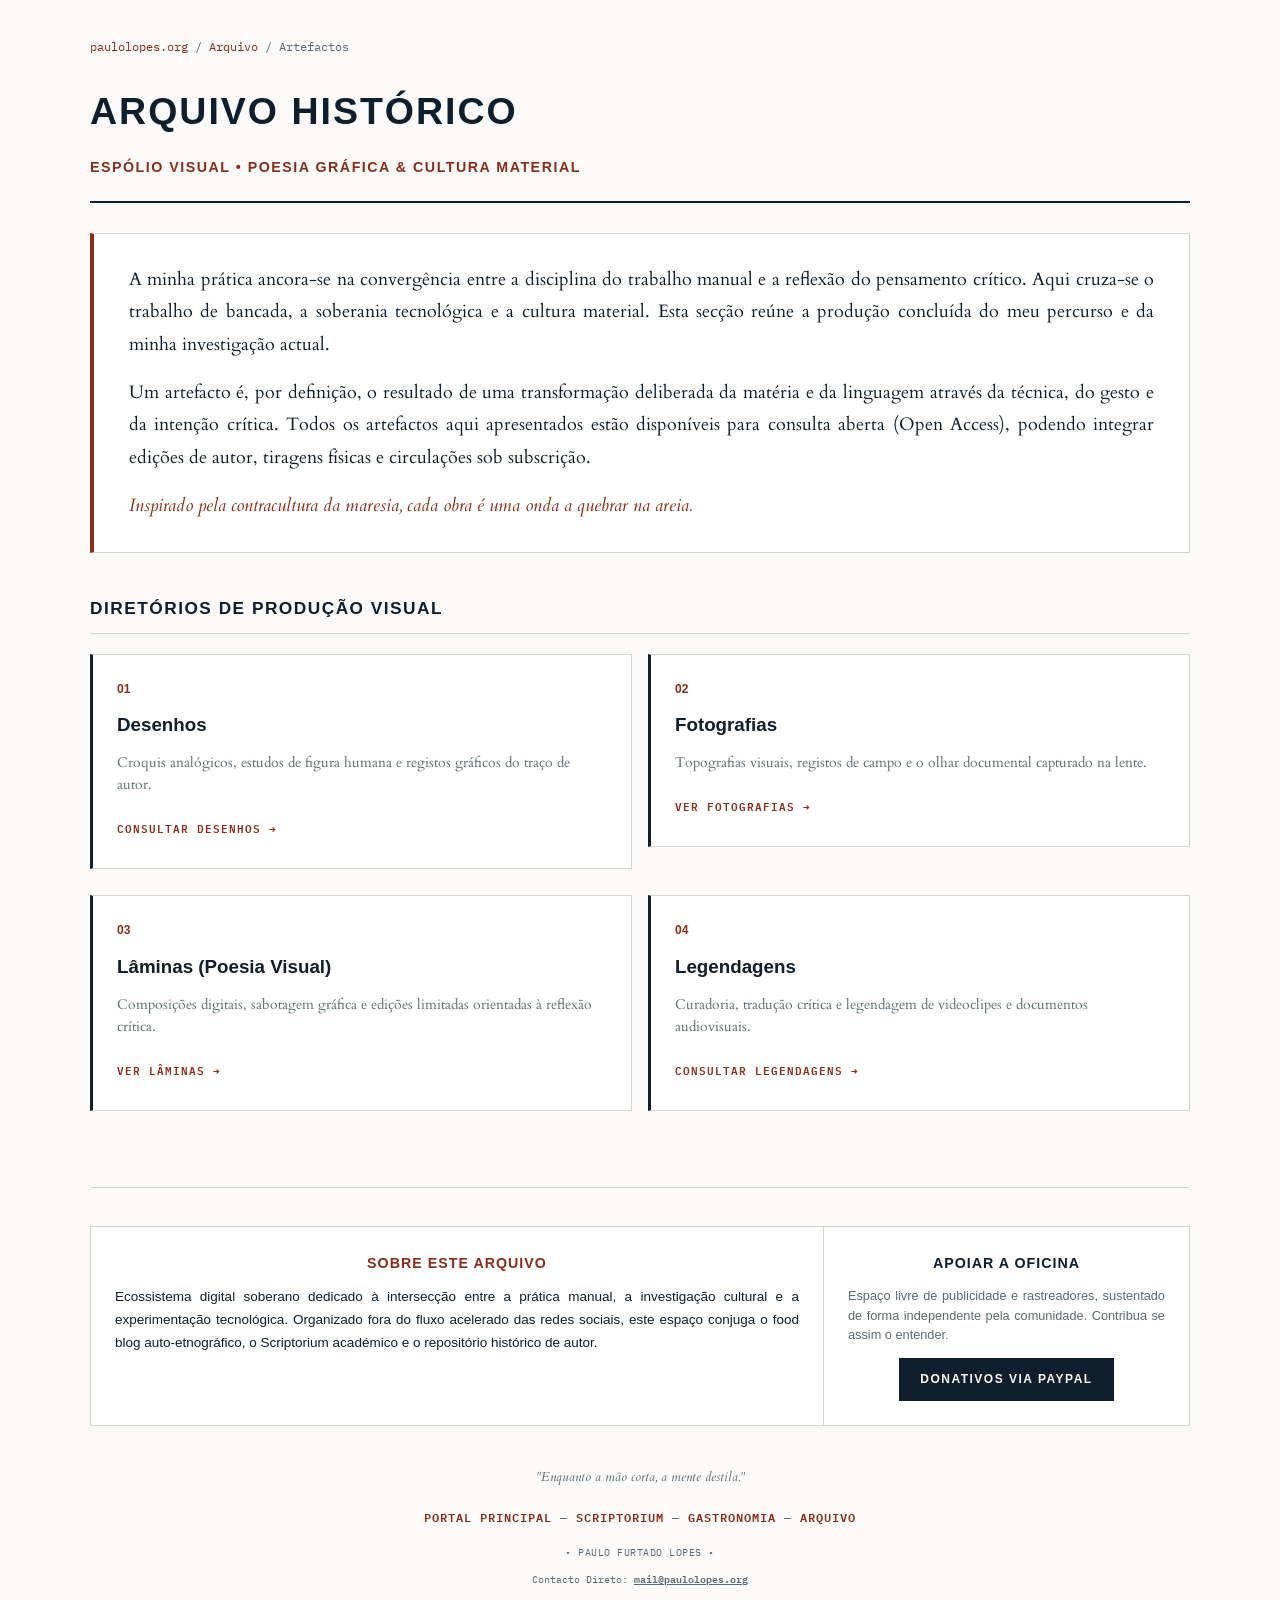
==== artefactos/index.html @ 56d7e16a "Criar index.html" ====
<!DOCTYPE html>
<html lang="pt">
<head>
    <meta charset="UTF-8">
    <meta name="viewport" content="width=device-width, initial-scale=1.0">
    <link rel="icon" type="image/x-icon" href="/favicon.ico">
    <link rel="preload" href="manifest.json" as="fetch" type="application/json" crossorigin>

    <title>Artefactos Visuais & Históricos — Arquivo | Paulo Lopes</title>

    <!-- Framework W3.CSS -->
    <link rel="stylesheet" href="https://www.w3schools.com/w3css/4/w3.css">
    
    <!-- Google Fonts: Cardo, Inter & IBM Plex Mono -->
    <link rel="preconnect" href="https://fonts.googleapis.com">
    <link rel="preconnect" href="https://fonts.gstatic.com" crossorigin>
    <link href="https://fonts.googleapis.com/css2?family=Cardo:ital,wght@0,400;0,700;1,400&family=IBM+Plex+Mono:wght@400;500&family=Inter:wght@300;400;500;600&display=swap" rel="stylesheet">

    <!-- Folha de Estilos Oficial (Partilhada no Portal) -->
    <link rel="stylesheet" href="../style.css">
</head>
<body class="w3-padding-large">

    <main class="w3-content w3-padding-24" style="max-width: 1100px;">
        
        <!-- Breadcrumb Superior -->
        <nav class="breadcrumb" style="font-family: var(--font-mono); font-size: 0.8rem; margin-bottom: 20px; color: var(--muted-color);">
            <a href="https://paulolopes.org" style="color: var(--accent-color); text-decoration: none;">paulolopes.org</a> / 
            <a href="https://arquivo.paulolopes.org" style="color: var(--accent-color); text-decoration: none;">Arquivo</a> / 
            <span>Artefactos</span>
        </nav>

        <!-- Cabeçalho Principal -->
        <header class="wiki-header" style="border-bottom: 2px solid var(--text-color); padding-bottom: 20px; margin-bottom: 30px;">
            <h1 style="font-family: var(--font-sans); font-size: 2.5rem; font-weight: 600; text-transform: uppercase; letter-spacing: 2px; margin: 0 0 10px 0;">Arquivo Histórico</h1>
            <p class="header-sub" style="font-family: var(--font-sans); font-size: 0.95rem; text-transform: uppercase; letter-spacing: 1.5px; color: var(--accent-color); font-weight: 600; margin: 0;">Espólio Visual • Poesia Gráfica & Cultura Material</p>
        </header>

        <!-- Caixa de Enquadramento / Texto Introdutório Oficial -->
        <section class="warning-box" style="background-color: var(--card-bg); border: 1px solid var(--border-color); border-left: 4px solid var(--accent-color); padding: 30px 35px; margin-bottom: 40px;">
            <p style="margin: 0 0 16px 0; line-height: 1.8; text-align: justify;">
                A minha prática ancora-se na convergência entre a disciplina do trabalho manual e a reflexão do pensamento crítico. Aqui cruza-se o trabalho de bancada, a soberania tecnológica e a cultura material. Esta secção reúne a produção concluída do meu percurso e da minha investigação actual.
            </p>
            <p style="margin: 0 0 16px 0; line-height: 1.8; text-align: justify;">
                Um artefacto é, por definição, o resultado de uma transformação deliberada da matéria e da linguagem através da técnica, do gesto e da intenção crítica. Todos os artefactos aqui apresentados estão disponíveis para consulta aberta (Open Access), podendo integrar edições de autor, tiragens físicas e circulações sob subscrição.
            </p>
            <p style="margin: 0; line-height: 1.8; text-align: justify; font-style: italic; font-family: var(--font-serif); color: var(--accent-color);">
                Inspirado pela contracultura da maresia, cada obra é uma onda a quebrar na areia.
            </p>
        </section>

        <!-- Secções de Artefactos (Grelha de 4 Pastas) -->
        <div style="margin-bottom: 40px;">
            <h2 class="font-sans" style="font-size: 1.15rem; font-weight: 600; text-transform: uppercase; letter-spacing: 1.5px; color: var(--text-color); margin-bottom: 20px; border-bottom: 1px solid var(--border-color); padding-bottom: 8px;">
                Diretórios de Produção Visual
            </h2>

            <div class="w3-row-padding" style="margin-left: -16px; margin-right: -16px;">
                
                <!-- 1. DESENHOS -->
                <div class="w3-col m6 s12 w3-margin-bottom">
                    <a href="desenhos/" class="card-item">
                        <span class="card-numeral">01</span>
                        <h3 class="card-title">Desenhos</h3>
                        <p class="card-desc">Croquis analógicos, estudos de figura humana e registos gráficos do traço de autor.</p>
                        <span class="card-tag">Consultar Desenhos &rarr;</span>
                    </a>
                </div>

                <!-- 2. FOTOGRAFIAS -->
                <div class="w3-col m6 s12 w3-margin-bottom">
                    <a href="fotografias/" class="card-item">
                        <span class="card-numeral">02</span>
                        <h3 class="card-title">Fotografias</h3>
                        <p class="card-desc">Topografias visuais, registos de campo e o olhar documental capturado na lente.</p>
                        <span class="card-tag">Ver Fotografias &rarr;</span>
                    </a>
                </div>

            </div>

            <div class="w3-row-padding" style="margin-left: -16px; margin-right: -16px; margin-top: 10px;">
                
                <!-- 3. LÂMINAS -->
                <div class="w3-col m6 s12 w3-margin-bottom">
                    <a href="laminas/" class="card-item">
                        <span class="card-numeral">03</span>
                        <h3 class="card-title">Lâminas (Poesia Visual)</h3>
                        <p class="card-desc">Composições digitais, sabotagem gráfica e edições limitadas orientadas à reflexão crítica.</p>
                        <span class="card-tag">Ver Lâminas &rarr;</span>
                    </a>
                </div>

                <!-- 4. LEGENDAGENS -->
                <div class="w3-col m6 s12 w3-margin-bottom">
                    <a href="legendagens/" class="card-item">
                        <span class="card-numeral">04</span>
                        <h3 class="card-title">Legendagens</h3>
                        <p class="card-desc">Curadoria, tradução crítica e legendagem de videoclipes e documentos audiovisuais.</p>
                        <span class="card-tag">Consultar Legendagens &rarr;</span>
                    </a>
                </div>

            </div>
        </div>

        <!-- RODAPÉ INSTITUCIONAL TRANSVERSAL -->
        <footer class="site-footer">
            
            <div class="footer-boxes-container w3-row w3-text-left" style="margin-bottom: 40px;">
                
                <div class="w3-col m8 l8 footer-box-left" style="padding: 24px;">
                    <h4 class="font-sans" style="font-size: 0.95rem; font-weight: 600; text-transform: uppercase; letter-spacing: 1px; color: var(--accent-color); margin-top: 0; margin-bottom: 10px;">
                        Sobre Este Arquivo
                    </h4>
                    <p style="font-size: 0.9rem; color: var(--text-color); margin: 0; line-height: 1.7; text-align: justify;">
                        Ecossistema digital soberano dedicado à intersecção entre a prática manual, a investigação cultural e a experimentação tecnológica. Organizado fora do fluxo acelerado das redes sociais, este espaço conjuga o food blog auto-etnográfico, o Scriptorium académico e o repositório histórico de autor.
                    </p>
                </div>

                <div class="w3-col m4 l4 footer-box-right" style="padding: 24px; border-left: 1px solid var(--border-color);">
                    <h4 class="font-sans" style="font-size: 0.95rem; font-weight: 600; text-transform: uppercase; letter-spacing: 1px; color: var(--text-color); margin-top: 0; margin-bottom: 10px;">
                        Apoiar a Oficina
                    </h4>
                    <p style="font-size: 0.85rem; color: var(--muted-color); margin: 0 0 14px 0; line-height: 1.5; text-align: justify;">
                        Espaço livre de publicidade e rastreadores, sustentado de forma independente pela comunidade. Contribua se assim o entender.
                    </p>
                    <div class="w3-center">
                        <a href="https://paypal.me/PauloFurtadoLopes" target="_blank" rel="noopener" class="btn-donativos">
                            Donativos via PayPal
                        </a>
                    </div>
                </div>

            </div>

            <!-- Aforismo Central -->
            <p style="font-style: italic; font-family: var(--font-serif); margin-bottom: 1.2rem; color: var(--muted-color); text-align: center;">
                "Enquanto a mão corta, a mente destila."
            </p>
            
            <!-- Menu Transversal do Ecossistema -->
            <div class="footer-links" style="margin-bottom: 15px;">
                <a href="https://paulolopes.org">Portal Principal</a> &mdash; 
                <a href="https://scriptoriumdigital.org">Scriptorium</a> &mdash; 
                <a href="https://gastronomia.paulolopes.org">Gastronomia</a> &mdash; 
                <a href="https://arquivo.paulolopes.org">Arquivo</a>
            </div>
            
            <!-- Assinatura e Contacto -->
            <p class="font-mono w3-tiny w3-uppercase w3-wide" style="letter-spacing: 0.05em; margin-bottom: 0.5rem; color: var(--muted-color); text-align: center;">
                • PAULO FURTADO LOPES •
            </p>
            <p class="font-mono w3-tiny" style="color: var(--muted-color); margin: 0; text-align: center;">
                Contacto Direto: <a href="mailto:mail@paulolopes.org" style="color: inherit; font-weight: 600;">mail@paulolopes.org</a>
            </p>
        </footer>

    </main>

</body>
</html>
---- style.css ----
/* ==========================================================================
   PAULOLOPES.ORG — Portal Principal & Estilos Oficiais (style.css)
   Soberania Digital, Humanidades & Prática de Autor
   Autor: Paulo Furtado Lopes (mail@paulolopes.org)
   ========================================================================== */

:root {
    --bg-color: #fcfbf9;          /* Papel de arquivo / Marfim */
    --text-color: #0f1e2d;        /* Azul-marinho profundo */
    --accent-color: #8c2d19;      /* Vermelho óxido / Sanguínea */
    --muted-color: #5c6b73;       /* Azul pedra / Grafite */
    --border-color: #d8d3cd;      /* Linha de divisão subtil */
    --card-bg: #ffffff;           /* Branco puro para blocos */
    
    --font-serif: "Cardo", "Georgia", "Times New Roman", serif;
    --font-sans: -apple-system, BlinkMacSystemFont, "Segoe UI", Roboto, sans-serif;
    --font-mono: 'IBM Plex Mono', 'Courier New', monospace;

    --text-base: clamp(1.05rem, 1vw + 0.9rem, 1.2rem);
    --text-h1: clamp(2rem, 3.5vw + 1rem, 3.2rem);
    --max-content-width: 72ch;
}

@media (prefers-color-scheme: dark) {
    :root {
        --bg-color: #121820;
        --text-color: #e2e8f0;
        --accent-color: #d94e35;
        --muted-color: #94a3b8;
        --border-color: #2a3441;
        --card-bg: #1a2332;
    }
}

body {
    background-color: var(--bg-color) !important;
    color: var(--text-color) !important;
    font-family: var(--font-serif);
    line-height: 1.8;
    font-size: var(--text-base);
    margin: 0;
    min-height: 100vh;
    -webkit-font-smoothing: antialiased;
    text-rendering: optimizeLegibility;
}

.font-sans { font-family: var(--font-sans) !important; }
.font-mono { font-family: var(--font-mono) !important; }

/* Cabeçalho do Portal */
header.portal-header {
    border-bottom: 2px solid var(--text-color);
    padding-bottom: 24px;
    margin-bottom: 40px;
    text-align: center;
}

header.portal-header h1 {
    font-family: var(--font-sans);
    font-size: var(--text-h1);
    font-weight: 600;
    letter-spacing: 2px;
    text-transform: uppercase;
    margin: 0 0 8px 0;
    color: var(--text-color);
}

.header-sub {
    font-family: var(--font-sans);
    font-size: 0.95rem;
    letter-spacing: 2px;
    color: var(--accent-color);
    font-weight: 600;
    text-transform: uppercase;
    margin: 0;
}

/* Bloco de Manifesto / Aforismo */
.manifesto-box {
    background-color: var(--card-bg);
    border: 1px solid var(--border-color);
    border-left: 4px solid var(--accent-color);
    padding: 28px 32px;
    margin-bottom: 40px;
    max-width: var(--max-content-width);
    margin-inline: auto;
}

/* Cartões de Eixos Mestres */
.card-item {
    background-color: var(--card-bg);
    border: 1px solid var(--border-color);
    border-left: 3px solid var(--text-color);
    padding: 24px;
    transition: border-color 0.2s ease, transform 0.2s ease, box-shadow 0.2s ease;
    display: block;
    text-decoration: none !important;
    color: inherit !important;
    height: 100%;
}

.card-item:hover {
    border-left-color: var(--accent-color);
    transform: translateY(-3px);
    box-shadow: 0 6px 16px rgba(15, 30, 45, 0.08);
}

.card-item:hover h3 {
    color: var(--accent-color);
}

.card-numeral {
    font-family: var(--font-sans);
    font-size: 0.8rem;
    font-weight: 700;
    color: var(--accent-color);
    margin-bottom: 8px;
    display: block;
}

.card-title {
    font-size: 1.25rem;
    margin: 6px 0 10px 0;
    color: var(--text-color);
    font-weight: 600;
}

.card-desc {
    font-size: 0.92rem;
    color: var(--muted-color);
    margin: 0 0 16px 0;
    line-height: 1.6;
}

.card-tag {
    font-family: var(--font-mono);
    font-size: 0.75rem;
    color: var(--accent-color);
    text-transform: uppercase;
    letter-spacing: 1px;
    font-weight: 600;
}

/* Rodapé e Caixas */
.footer-boxes-container {
    border: 1px solid var(--border-color);
    background-color: var(--card-bg);
    margin-bottom: 40px;
}

.footer-box-left { padding: 24px; }
.footer-box-right { padding: 24px; border-left: 1px solid var(--border-color); }

@media (max-width: 768px) {
    .footer-box-right { border-left: none; border-top: 1px solid var(--border-color); }
}

.site-footer {
    margin-top: 4rem;
    border-top: 1px solid var(--border-color);
    padding-top: 2.5rem;
    padding-bottom: 2rem;
    font-family: var(--font-sans);
    font-size: 0.85rem;
    color: var(--muted-color);
    text-align: center;
}

.footer-links {
    font-family: var(--font-mono);
    font-size: 0.8rem;
    text-transform: uppercase;
    letter-spacing: 1px;
    margin-bottom: 15px;
}

.footer-links a {
    color: var(--accent-color);
    text-decoration: none;
    font-weight: 600;
}

.footer-links a:hover { text-decoration: underline; }

.btn-donativos {
    display: inline-block;
    background-color: var(--text-color);
    color: #ffffff !important;
    font-family: var(--font-sans);
    font-size: 0.8rem;
    font-weight: 600;
    text-transform: uppercase;
    letter-spacing: 1.5px;
    padding: 10px 20px;
    text-decoration: none;
    border: 1px solid var(--text-color);
    transition: background-color 0.2s ease;
}
.btn-donativos:hover { background-color: var(--accent-color); }
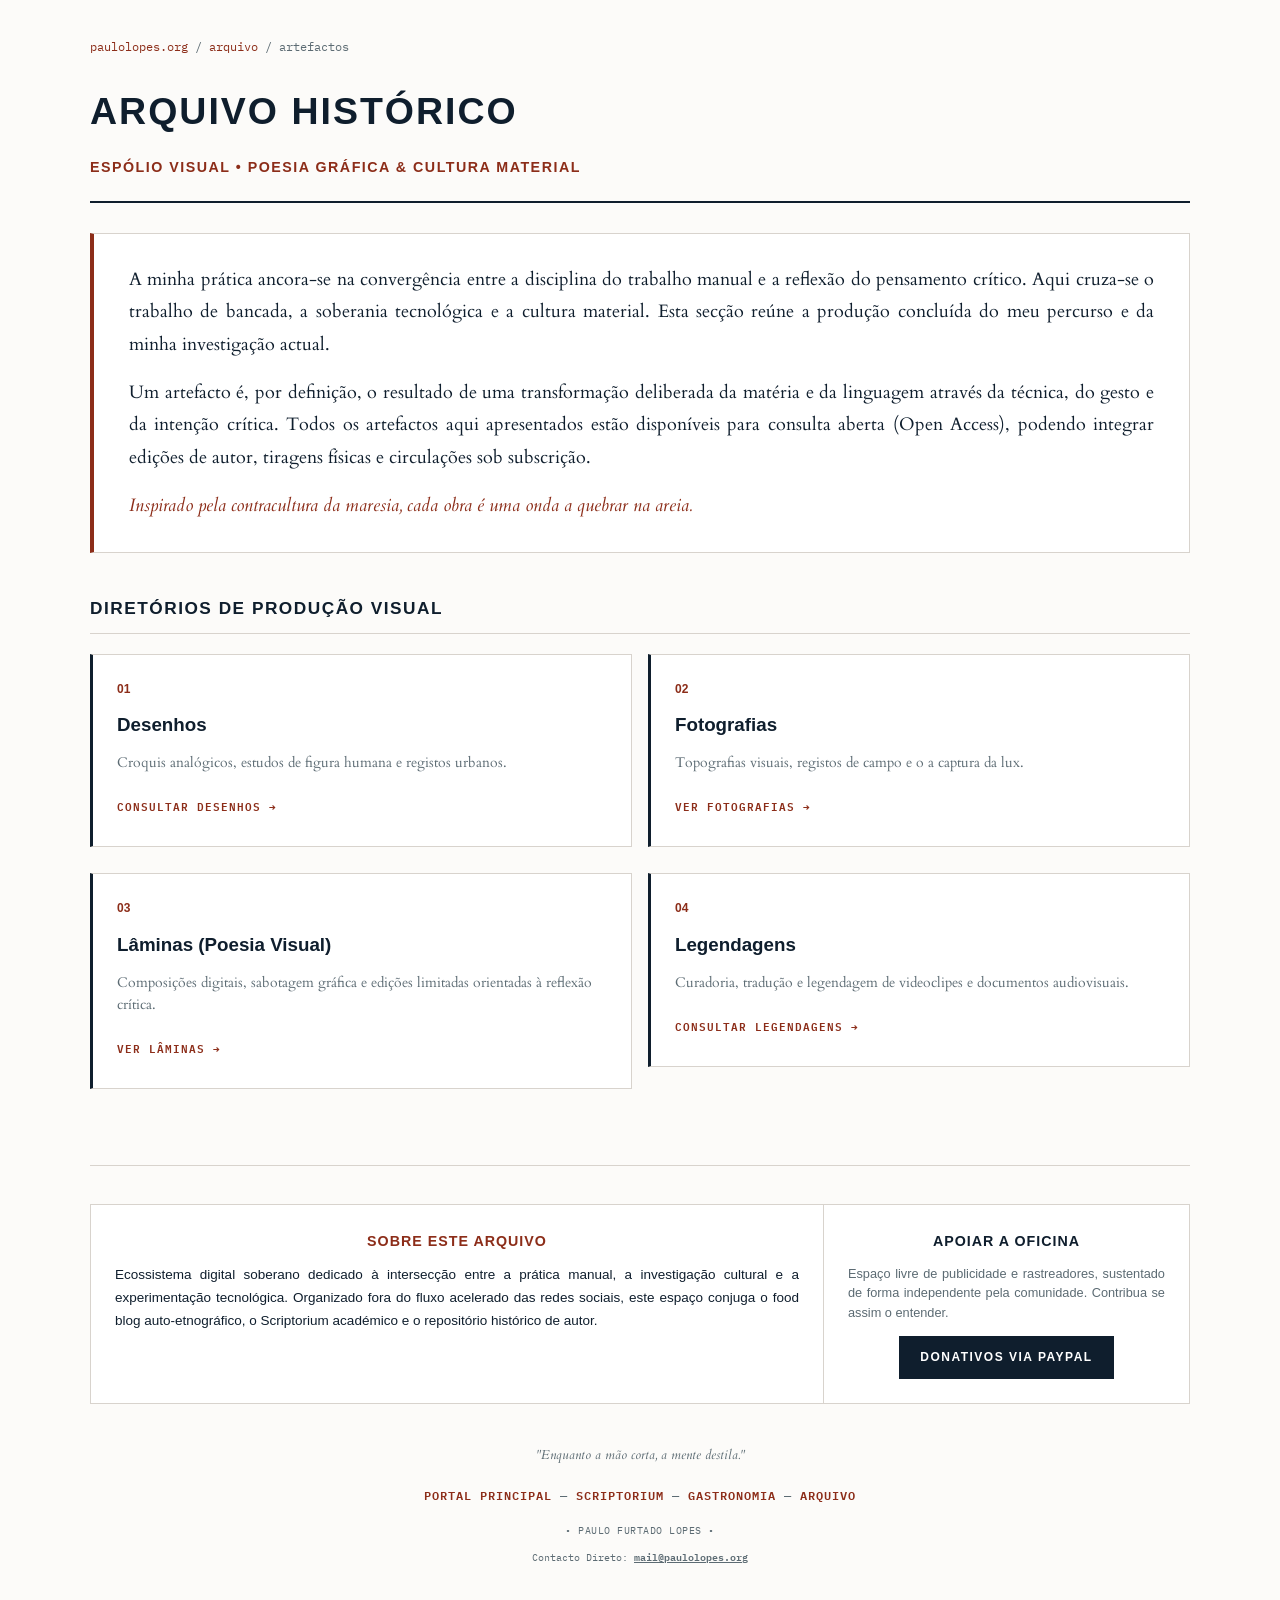
==== commit d54b07e0: "Atualizar o index.html" ====
--- a/artefactos/index.html
+++ b/artefactos/index.html
@@ -26,8 +26,8 @@
         <!-- Breadcrumb Superior -->
         <nav class="breadcrumb" style="font-family: var(--font-mono); font-size: 0.8rem; margin-bottom: 20px; color: var(--muted-color);">
             <a href="https://paulolopes.org" style="color: var(--accent-color); text-decoration: none;">paulolopes.org</a> / 
-            <a href="https://arquivo.paulolopes.org" style="color: var(--accent-color); text-decoration: none;">Arquivo</a> / 
-            <span>Artefactos</span>
+            <a href="https://arquivo.paulolopes.org" style="color: var(--accent-color); text-decoration: none;">arquivo</a> / 
+            <span>artefactos</span>
         </nav>
 
         <!-- Cabeçalho Principal -->
@@ -62,7 +62,7 @@
                     <a href="desenhos/" class="card-item">
                         <span class="card-numeral">01</span>
                         <h3 class="card-title">Desenhos</h3>
-                        <p class="card-desc">Croquis analógicos, estudos de figura humana e registos gráficos do traço de autor.</p>
+                        <p class="card-desc">Croquis analógicos, estudos de figura humana e registos urbanos.</p>
                         <span class="card-tag">Consultar Desenhos &rarr;</span>
                     </a>
                 </div>
@@ -72,7 +72,7 @@
                     <a href="fotografias/" class="card-item">
                         <span class="card-numeral">02</span>
                         <h3 class="card-title">Fotografias</h3>
-                        <p class="card-desc">Topografias visuais, registos de campo e o olhar documental capturado na lente.</p>
+                        <p class="card-desc">Topografias visuais, registos de campo e o a captura da lux.</p>
                         <span class="card-tag">Ver Fotografias &rarr;</span>
                     </a>
                 </div>
@@ -93,10 +93,10 @@
 
                 <!-- 4. LEGENDAGENS -->
                 <div class="w3-col m6 s12 w3-margin-bottom">
-                    <a href="legendagens/" class="card-item">
+                    <a href="legendagem/" class="card-item">
                         <span class="card-numeral">04</span>
                         <h3 class="card-title">Legendagens</h3>
-                        <p class="card-desc">Curadoria, tradução crítica e legendagem de videoclipes e documentos audiovisuais.</p>
+                        <p class="card-desc">Curadoria, tradução e legendagem de videoclipes e documentos audiovisuais.</p>
                         <span class="card-tag">Consultar Legendagens &rarr;</span>
                     </a>
                 </div>
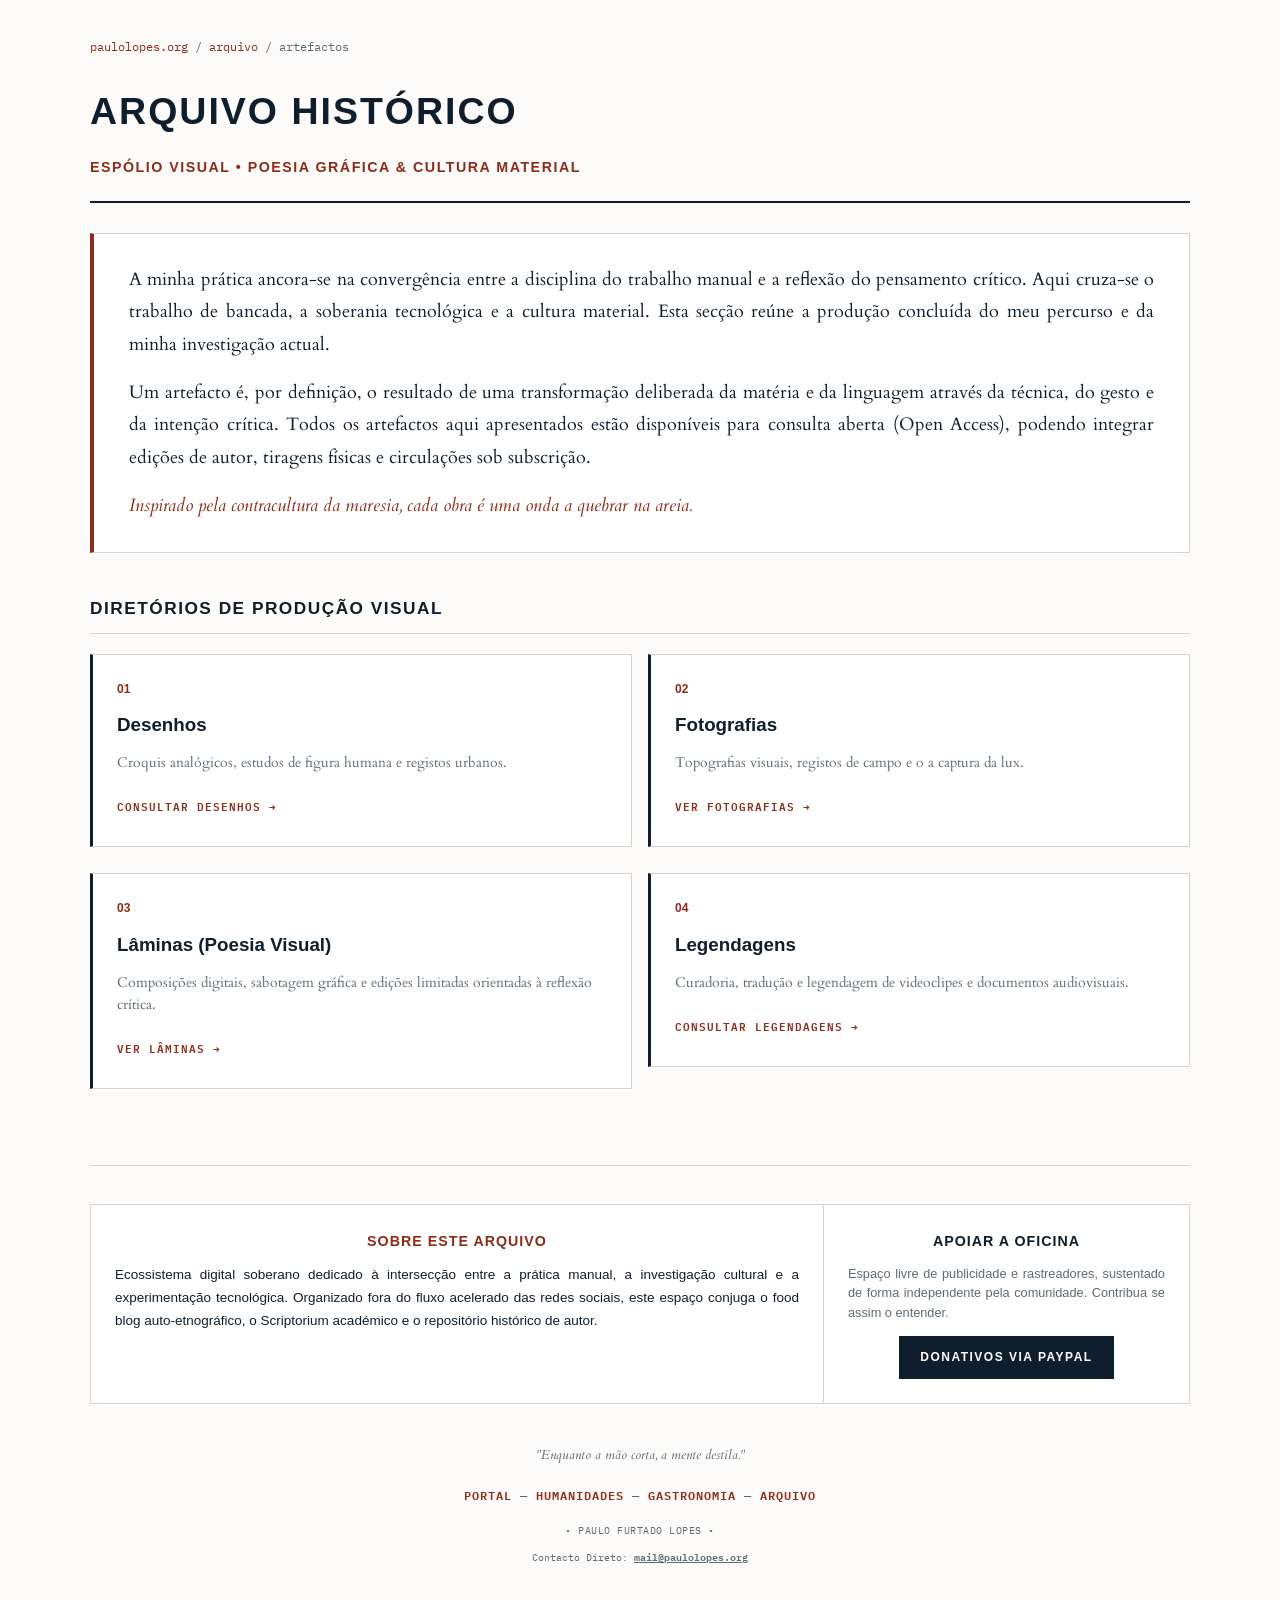
==== commit ee43b8c8: "Atualizar o index.html" ====
--- a/artefactos/index.html
+++ b/artefactos/index.html
@@ -141,10 +141,10 @@
             
             <!-- Menu Transversal do Ecossistema -->
             <div class="footer-links" style="margin-bottom: 15px;">
-                <a href="https://paulolopes.org">Portal Principal</a> &mdash; 
-                <a href="https://scriptoriumdigital.org">Scriptorium</a> &mdash; 
-                <a href="https://gastronomia.paulolopes.org">Gastronomia</a> &mdash; 
-                <a href="https://arquivo.paulolopes.org">Arquivo</a>
+                <a href="https://paulolopes.org">portal</a> &mdash; 
+                <a href="https://humanidades.paulolopes.org">humanidades</a> &mdash; 
+                <a href="https://gastronomia.paulolopes.org">gastronomia</a> &mdash; 
+                <a href="https://arquivo.paulolopes.org">arquivo</a>
             </div>
             
             <!-- Assinatura e Contacto -->
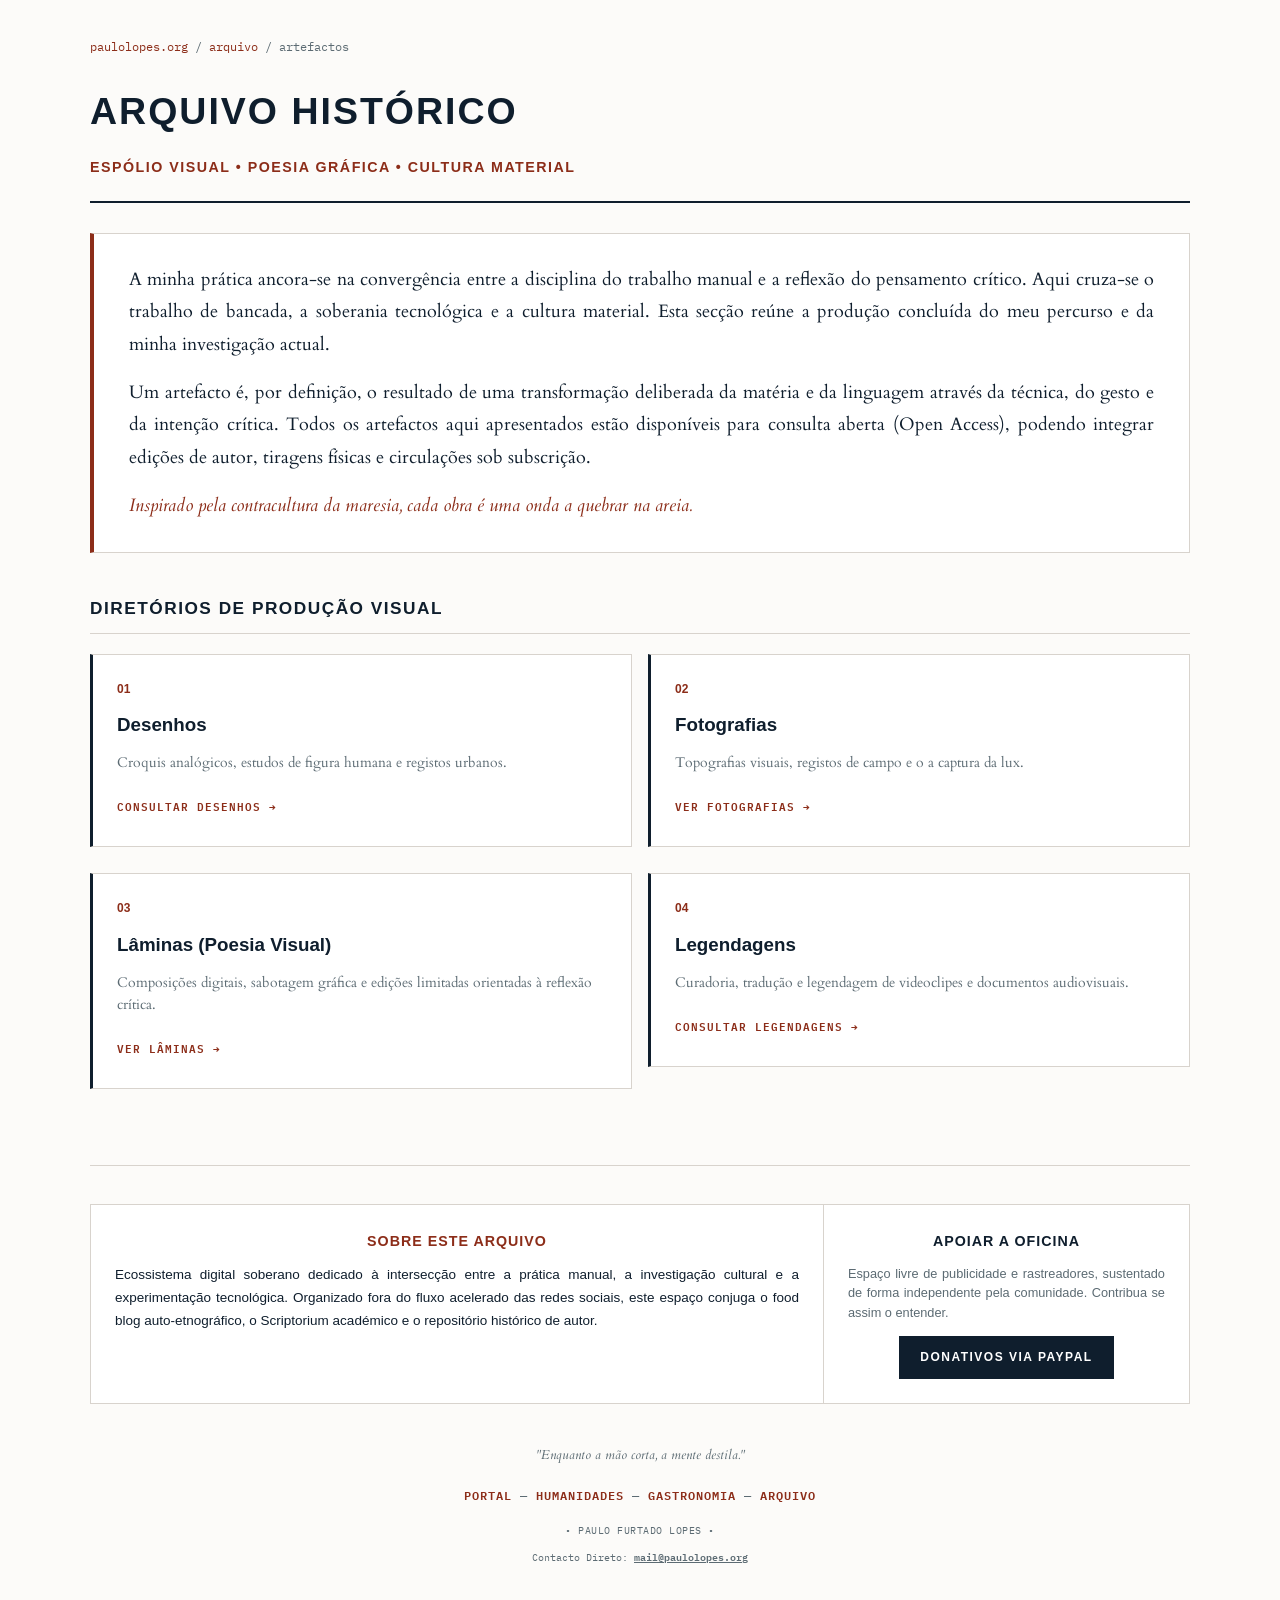
==== commit 337548c1: "Atualizar o index.html" ====
--- a/artefactos/index.html
+++ b/artefactos/index.html
@@ -33,7 +33,7 @@
         <!-- Cabeçalho Principal -->
         <header class="wiki-header" style="border-bottom: 2px solid var(--text-color); padding-bottom: 20px; margin-bottom: 30px;">
             <h1 style="font-family: var(--font-sans); font-size: 2.5rem; font-weight: 600; text-transform: uppercase; letter-spacing: 2px; margin: 0 0 10px 0;">Arquivo Histórico</h1>
-            <p class="header-sub" style="font-family: var(--font-sans); font-size: 0.95rem; text-transform: uppercase; letter-spacing: 1.5px; color: var(--accent-color); font-weight: 600; margin: 0;">Espólio Visual • Poesia Gráfica & Cultura Material</p>
+            <p class="header-sub" style="font-family: var(--font-sans); font-size: 0.95rem; text-transform: uppercase; letter-spacing: 1.5px; color: var(--accent-color); font-weight: 600; margin: 0;">Espólio Visual • Poesia Gráfica • Cultura Material</p>
         </header>
 
         <!-- Caixa de Enquadramento / Texto Introdutório Oficial -->
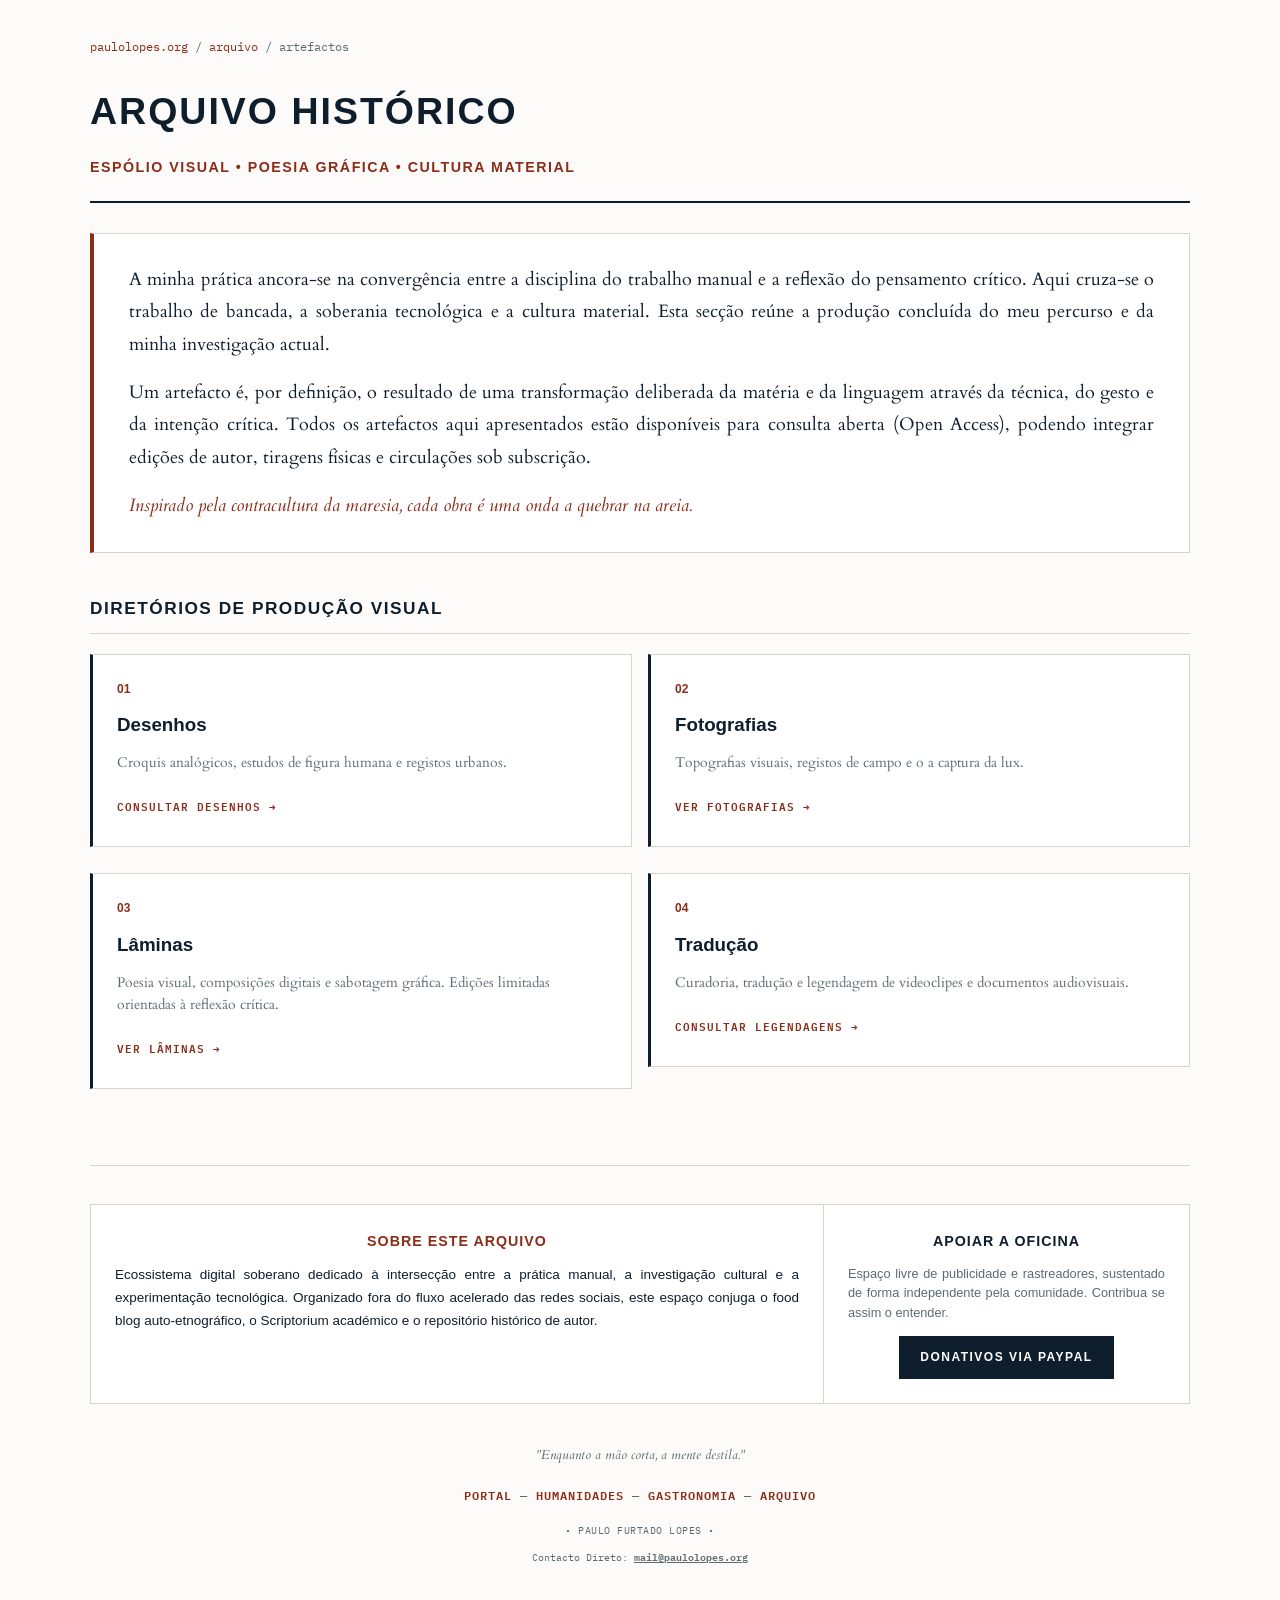
==== commit e5336152: "Atualizar o index.html" ====
--- a/artefactos/index.html
+++ b/artefactos/index.html
@@ -85,8 +85,8 @@
                 <div class="w3-col m6 s12 w3-margin-bottom">
                     <a href="laminas/" class="card-item">
                         <span class="card-numeral">03</span>
-                        <h3 class="card-title">Lâminas (Poesia Visual)</h3>
-                        <p class="card-desc">Composições digitais, sabotagem gráfica e edições limitadas orientadas à reflexão crítica.</p>
+                        <h3 class="card-title">Lâminas</h3>
+                        <p class="card-desc">Poesia visual, composições digitais e sabotagem gráfica. Edições limitadas orientadas à reflexão crítica.</p>
                         <span class="card-tag">Ver Lâminas &rarr;</span>
                     </a>
                 </div>
@@ -95,7 +95,7 @@
                 <div class="w3-col m6 s12 w3-margin-bottom">
                     <a href="legendagem/" class="card-item">
                         <span class="card-numeral">04</span>
-                        <h3 class="card-title">Legendagens</h3>
+                        <h3 class="card-title">Tradução</h3>
                         <p class="card-desc">Curadoria, tradução e legendagem de videoclipes e documentos audiovisuais.</p>
                         <span class="card-tag">Consultar Legendagens &rarr;</span>
                     </a>
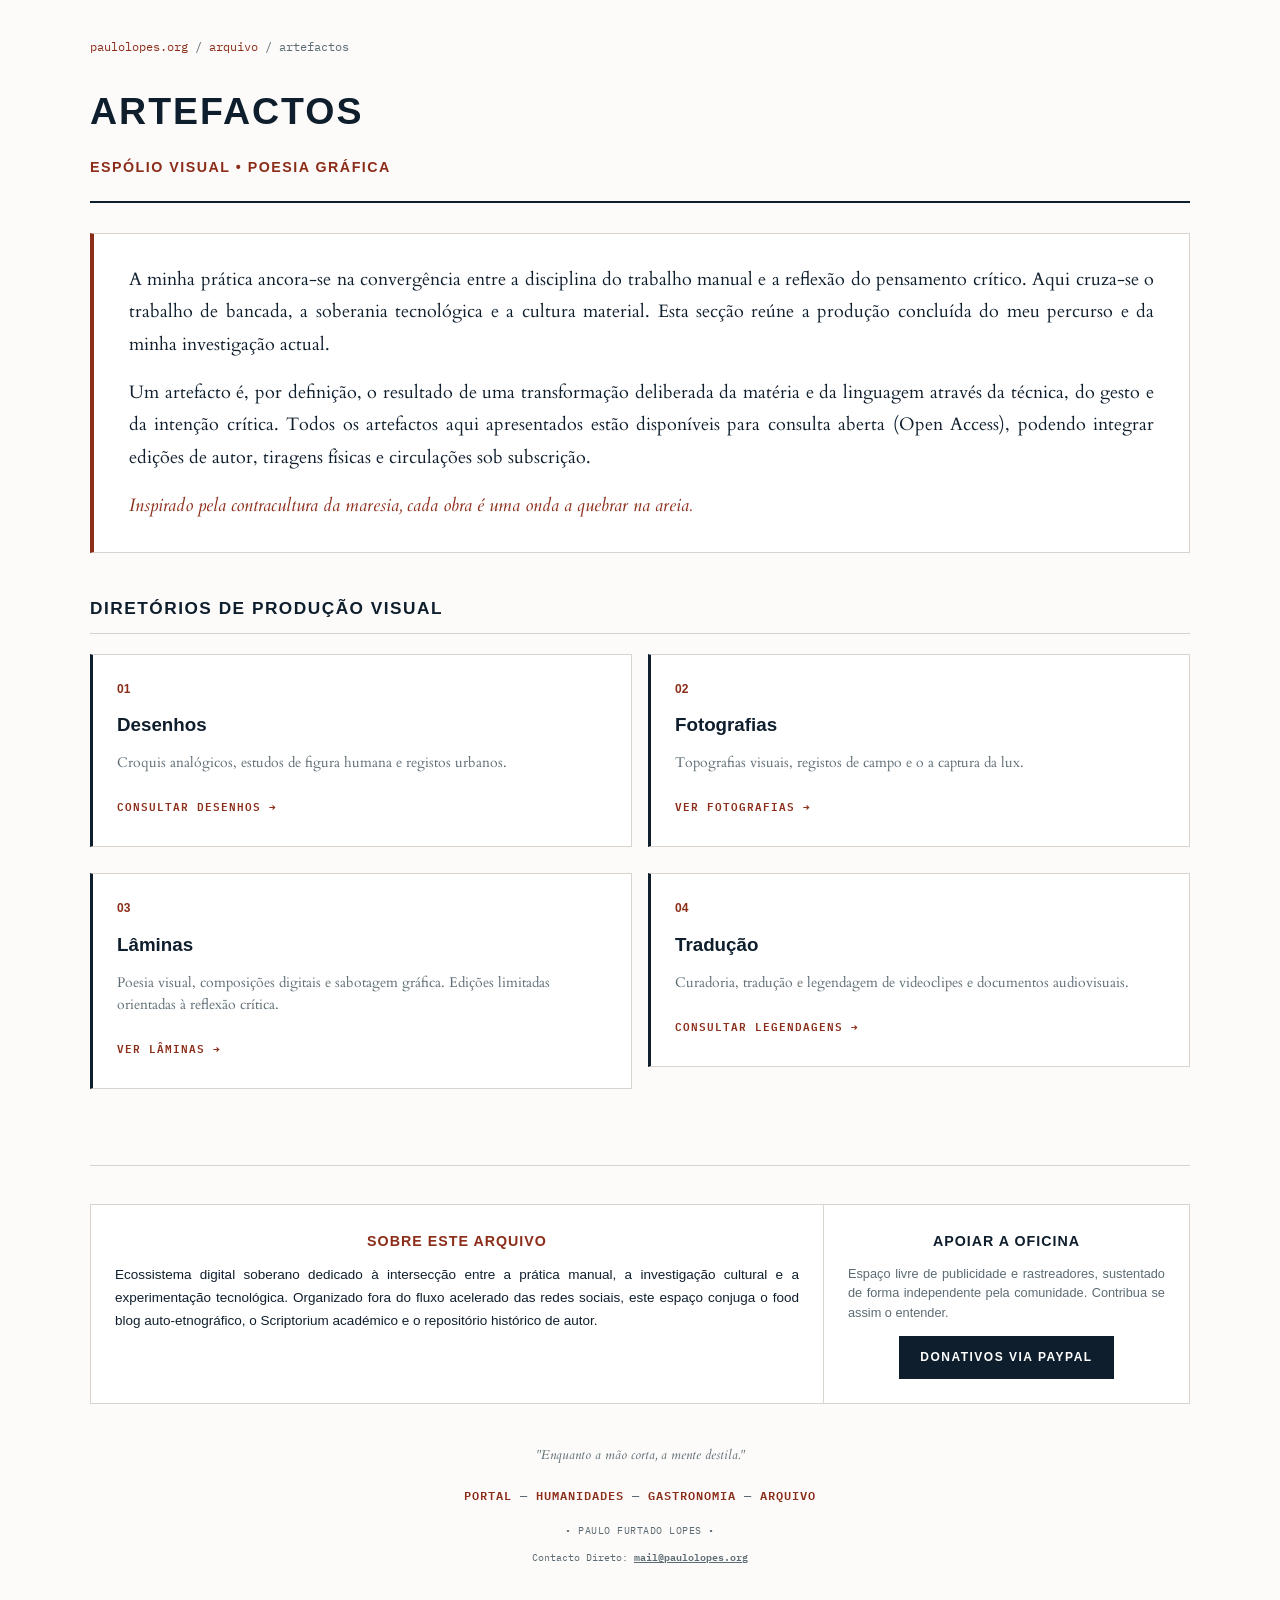
==== commit 3a5dc315: "Atualizar o index.html" ====
--- a/artefactos/index.html
+++ b/artefactos/index.html
@@ -32,8 +32,8 @@
 
         <!-- Cabeçalho Principal -->
         <header class="wiki-header" style="border-bottom: 2px solid var(--text-color); padding-bottom: 20px; margin-bottom: 30px;">
-            <h1 style="font-family: var(--font-sans); font-size: 2.5rem; font-weight: 600; text-transform: uppercase; letter-spacing: 2px; margin: 0 0 10px 0;">Arquivo Histórico</h1>
-            <p class="header-sub" style="font-family: var(--font-sans); font-size: 0.95rem; text-transform: uppercase; letter-spacing: 1.5px; color: var(--accent-color); font-weight: 600; margin: 0;">Espólio Visual • Poesia Gráfica • Cultura Material</p>
+            <h1 style="font-family: var(--font-sans); font-size: 2.5rem; font-weight: 600; text-transform: uppercase; letter-spacing: 2px; margin: 0 0 10px 0;">Artefactos</h1>
+            <p class="header-sub" style="font-family: var(--font-sans); font-size: 0.95rem; text-transform: uppercase; letter-spacing: 1.5px; color: var(--accent-color); font-weight: 600; margin: 0;">Espólio Visual • Poesia Gráfica </p>
         </header>
 
         <!-- Caixa de Enquadramento / Texto Introdutório Oficial -->
